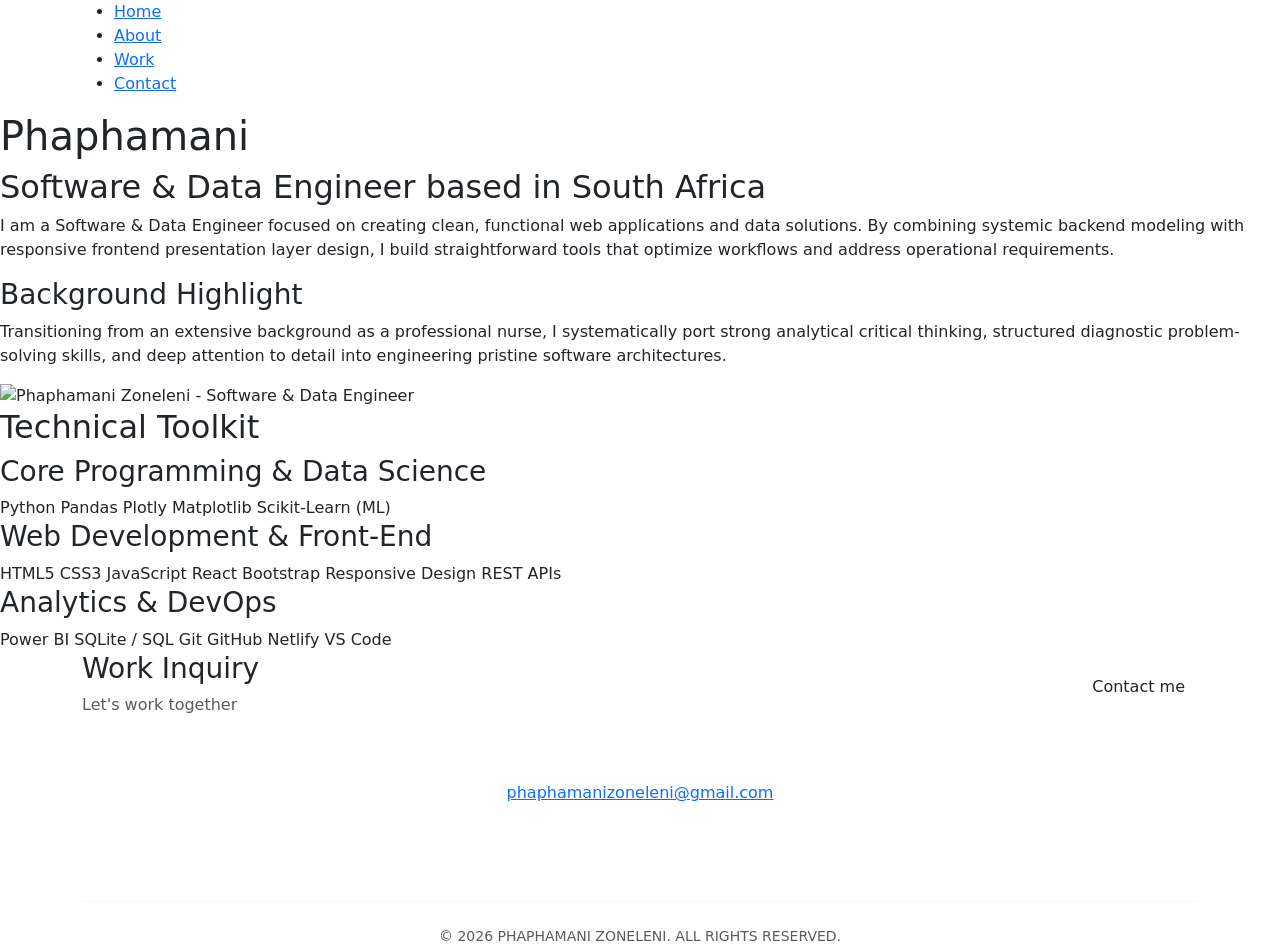
==== about.html @ 4f8f3970 "integrated copyright baseline" ====
<!DOCTYPE html>
<html lang="en">
<head>
    <meta charset="UTF-8">
    <meta name="viewport" content="width=device-width, initial-scale=1.0">
    <title>About Phaphamani | Software & Data Engineer</title>
 
    <link href="https://cdn.jsdelivr.net/npm/bootstrap@5.0.0-beta2/dist/css/bootstrap.min.css" rel="stylesheet" crossorigin="anonymous">
    <link rel="preconnect" href="https://fonts.gstatic.com">
    <link href="https://fonts.googleapis.com/css2?family=Playfair+Display:wght@700&family=Poppins:wght@500;700&display=swap" rel="stylesheet">
    <link rel="stylesheet" href="styles/portfolio.css">
    <script src="https://cdn.jsdelivr.net/npm/bootstrap@5.0.0-beta2/dist/js/bootstrap.bundle.min.js" crossorigin="anonymous"></script>
    <script src="https://kit.fontawesome.com/ddc3ee268a.js" crossorigin="anonymous"></script>
</head>
<body>
    <div class="container"> 
      <nav class="d-flex justify-content-between"> 
        <ul> 
          <li><a href="index.html">Home</a></li> 
          <li class="active"><a href="about.html">About</a></li> 
          <li><a href="work.html">Work</a></li> 
          <li><a href="contact.html">Contact</a></li> 
        </ul> 
      </nav> 
    </div>

    <div class="content-container">
        <div class="hero-grid">
            <div class="hero-text">
                <h1 class="hero-title">Phaphamani</h1>
                <h2 class="hero-subtitle">Software & Data Engineer based in South Africa</h2>
                <p>
                    I am a Software & Data Engineer focused on creating clean, functional web applications and data solutions. By combining systemic backend modeling with responsive frontend presentation layer design, I build straightforward tools that optimize workflows and address operational requirements.
                </p>
                <div class="fun-fact">
                    <h3>Background Highlight</h3>
                    <p>
                        Transitioning from an extensive background as a professional nurse, I systematically port strong analytical critical thinking, structured diagnostic problem-solving skills, and deep attention to detail into engineering pristine software architectures.
                    </p>
                </div>
            </div>

            <div class="hero-image-container">
                <img src="pictures/phaphamani_headshot.jpg" 
                     alt="Phaphamani Zoneleni - Software & Data Engineer" 
                     class="hero-image" 
                     width="400" 
                     height="400" 
                     loading="lazy">
            </div>
        </div>

        <div class="stack-section">
            <h2 class="section-title">Technical Toolkit</h2>
            <div class="toolkit-grid">
                <div class="toolkit-group">
                    <h3>Core Programming & Data Science</h3>
                    <div class="icon-list">
                        <span class="text-skill">Python</span>
                        <span class="text-skill">Pandas</span>
                        <span class="text-skill">Plotly</span>
                        <span class="text-skill">Matplotlib</span>
                        <span class="text-skill">Scikit-Learn (ML)</span>
                    </div>
                </div>

                <div class="toolkit-group">
                    <h3>Web Development & Front-End</h3>
                    <div class="icon-list">
                        <span class="text-skill">HTML5</span>
                        <span class="text-skill">CSS3</span>
                        <span class="text-skill">JavaScript</span>
                        <span class="text-skill">React</span>
                        <span class="text-skill">Bootstrap</span>
                        <span class="text-skill">Responsive Design</span>
                        <span class="text-skill">REST APIs</span>
                    </div>
                </div>

                <div class="toolkit-group">
                    <h3>Analytics & DevOps</h3>
                    <div class="icon-list">
                        <span class="text-skill">Power BI</span>
                        <span class="text-skill">SQLite / SQL</span>
                        <span class="text-skill">Git</span>
                        <span class="text-skill">GitHub</span>
                        <span class="text-skill">Netlify</span>
                        <span class="text-skill">VS Code</span>
                    </div>
                </div>
            </div>
        </div>
    </div>

    <div class="container">
      <footer>
        <div class="contact-box justify-content-between mb-5 d-none d-md-flex">
          <div>
            <h3>Work Inquiry</h3>
            <p class="text-muted">Let's work together</p>
          </div>
          <div>
            <a href="contact.html" class="btn btn-branding mt-3" title="Contact Phaphamani">Contact me</a>
          </div>
        </div>
        <div class="d-flex justify-content-center mb-5">
          <a href="mailto:phaphamanizoneleni@gmail.com" class="email-link" title="Email Phaphamani">phaphamanizoneleni@gmail.com</a>
        </div>
        <div class="social-links d-flex justify-content-center">
          <a href="https://github.com/Wallflower65" target="_blank" title="GitHub Profile"><i class="fab fa-github"></i></a>
          <a href="https://www.linkedin.com/in/phaphamani-zoneleni-28181a20b" target="_blank" title="LinkedIn Profile"><i class="fab fa-linkedin"></i></a>
        </div>
        <div class="text-center mt-5 pt-4 border-top border-light text-muted small tracking-widest text-uppercase">
          © <script>document.write(new Date().getFullYear())</script> PHAPHAMANI ZONELENI. ALL RIGHTS RESERVED.
        </div>
      </footer>
    </div>
  </body>
</html>
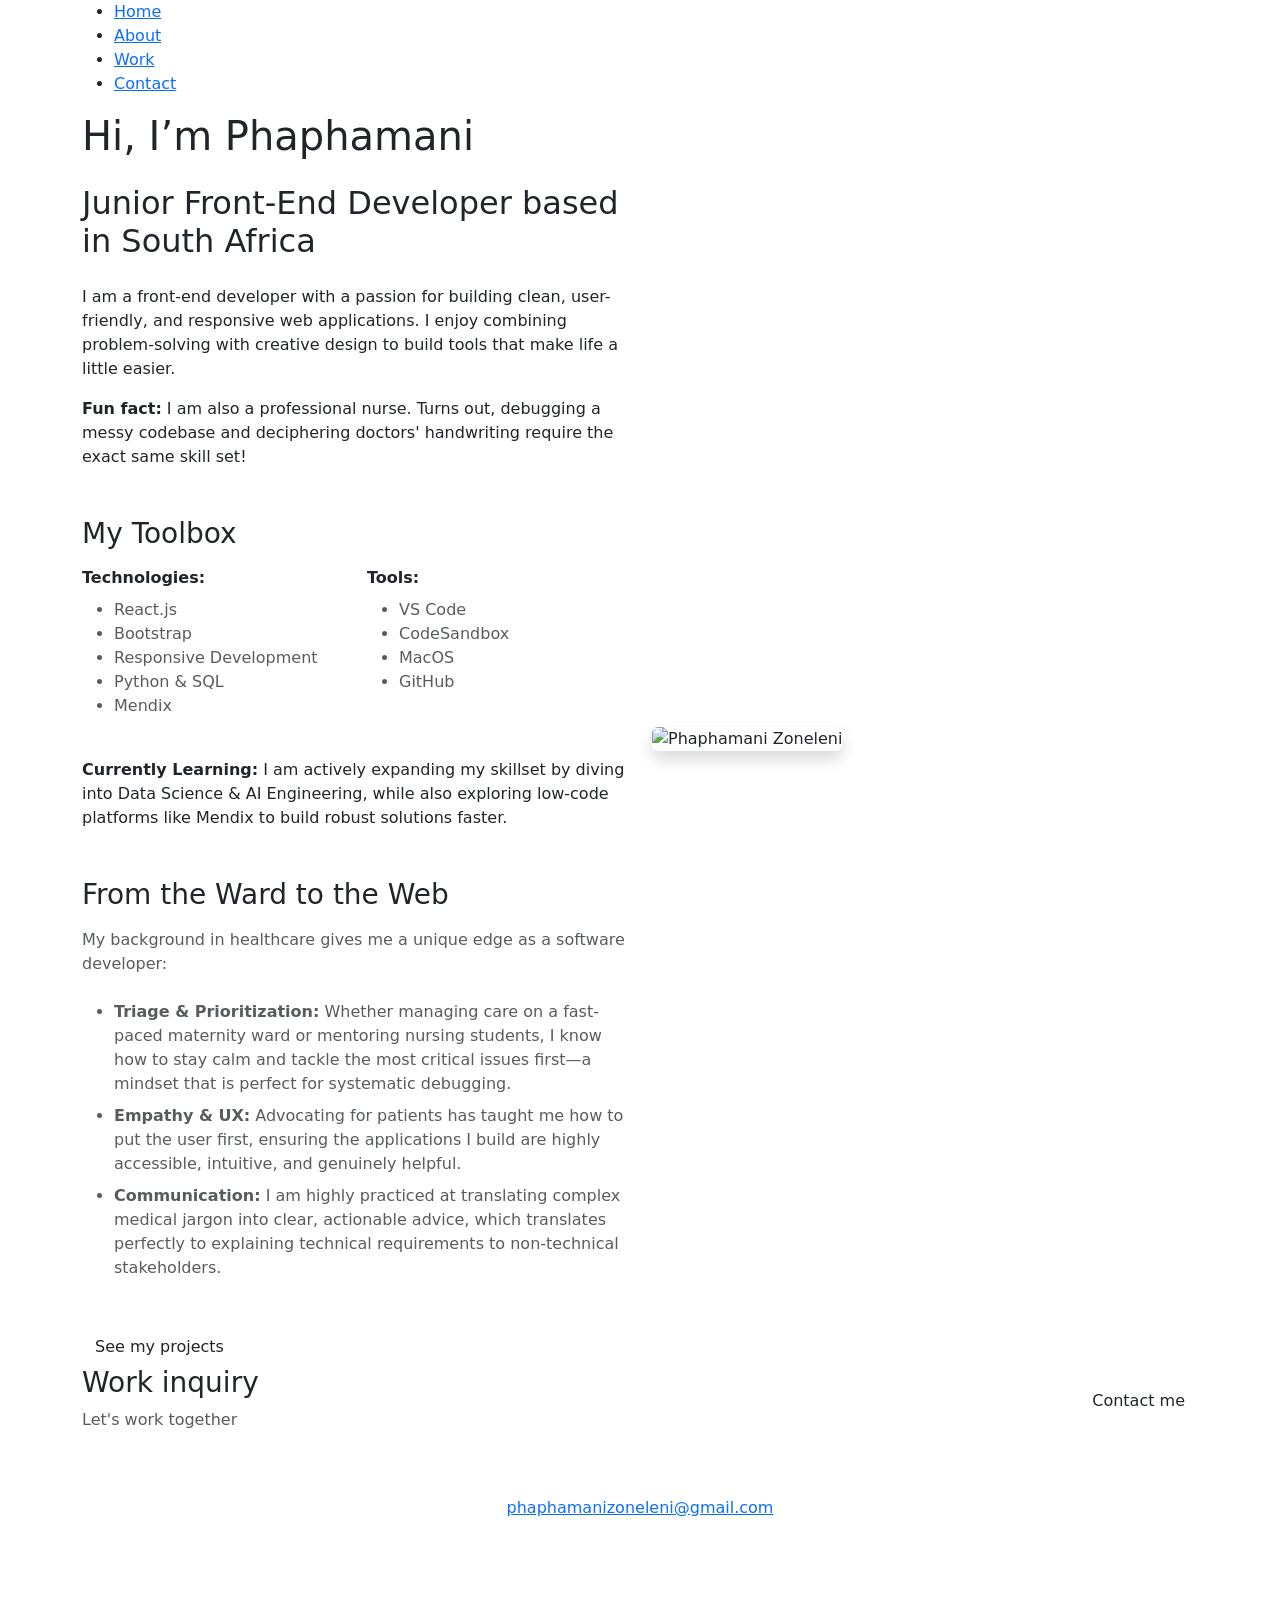
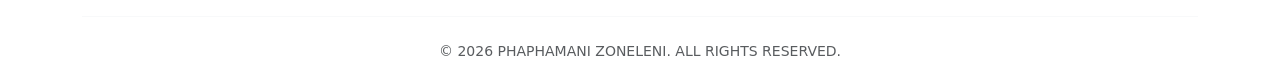
==== commit 80fde34d: "integrated copyright baseline" ====
--- a/about.html
+++ b/about.html
@@ -1,119 +1,154 @@
 <!DOCTYPE html>
 <html lang="en">
-<head>
-    <meta charset="UTF-8">
-    <meta name="viewport" content="width=device-width, initial-scale=1.0">
-    <title>About Phaphamani | Software & Data Engineer</title>
- 
-    <link href="https://cdn.jsdelivr.net/npm/bootstrap@5.0.0-beta2/dist/css/bootstrap.min.css" rel="stylesheet" crossorigin="anonymous">
-    <link rel="preconnect" href="https://fonts.gstatic.com">
-    <link href="https://fonts.googleapis.com/css2?family=Playfair+Display:wght@700&family=Poppins:wght@500;700&display=swap" rel="stylesheet">
-    <link rel="stylesheet" href="styles/portfolio.css">
-    <script src="https://cdn.jsdelivr.net/npm/bootstrap@5.0.0-beta2/dist/js/bootstrap.bundle.min.js" crossorigin="anonymous"></script>
-    <script src="https://kit.fontawesome.com/ddc3ee268a.js" crossorigin="anonymous"></script>
-</head>
-<body>
-    <div class="container"> 
-      <nav class="d-flex justify-content-between"> 
-        <ul> 
-          <li><a href="index.html">Home</a></li> 
-          <li class="active"><a href="about.html">About</a></li> 
-          <li><a href="work.html">Work</a></li> 
-          <li><a href="contact.html">Contact</a></li> 
-        </ul> 
-      </nav> 
+  <head>
+    <meta charset="UTF-8" />
+    <meta http-equiv="X-UA-Compatible" content="IE=edge" />
+    <meta name="viewport" content="width=device-width, initial-scale=1.0" />
+    <title>About - Phaphamani Zoneleni</title>
+
+    <link
+      href="https://cdn.jsdelivr.net/npm/bootstrap@5.0.0-beta2/dist/css/bootstrap.min.css"
+      rel="stylesheet"
+      integrity="sha384-BmbxuPwQa2lc/FVzBcNJ7UAyJxM6wuqIj61tLrc4wSX0szH/Ev+nYRRuWlolflfl"
+      crossorigin="anonymous"
+    />
+    <link rel="preconnect" href="https://fonts.gstatic.com" />
+    <link
+      href="https://fonts.googleapis.com/css2?family=Playfair+Display:wght@700&family=Poppins:wght@500;700&display=swap"
+      rel="stylesheet"
+    />
+    <link rel="stylesheet" href="styles/portfolio.css" />
+
+    <script
+      src="https://cdn.jsdelivr.net/npm/bootstrap@5.0.0-beta2/dist/js/bootstrap.bundle.min.js"
+      integrity="sha384-b5kHyXgcpbZJO/tY9Ul7kGkf1S0CWuKcCD38l8YkeH8z8QjE0GmW1gYU5S9FOnJ0"
+      crossorigin="anonymous"
+    ></script>
+    <script
+      src="https://kit.fontawesome.com/ddc3ee268a.js"
+      crossorigin="anonymous"
+    ></script>
+  </head>
+  <body>
+    <div class="container">
+      <nav class="d-flex justify-content-between">
+        <ul>
+          <li>
+            <a href="/" title="Homepage"> Home</a>
+          </li>
+          <li class="active">
+            <a href="/about.html" title="About Phaphamani"> About</a>
+          </li>
+          <li>
+            <a href="/work.html" title="Phaphamani's work"> Work</a>
+          </li>
+          <li>
+            <a href="/contact.html" title="Contact Phaphamani"> Contact</a>
+          </li>
+        </ul>
+      </nav>
     </div>
-
-    <div class="content-container">
-        <div class="hero-grid">
-            <div class="hero-text">
-                <h1 class="hero-title">Phaphamani</h1>
-                <h2 class="hero-subtitle">Software & Data Engineer based in South Africa</h2>
-                <p>
-                    I am a Software & Data Engineer focused on creating clean, functional web applications and data solutions. By combining systemic backend modeling with responsive frontend presentation layer design, I build straightforward tools that optimize workflows and address operational requirements.
-                </p>
-                <div class="fun-fact">
-                    <h3>Background Highlight</h3>
-                    <p>
-                        Transitioning from an extensive background as a professional nurse, I systematically port strong analytical critical thinking, structured diagnostic problem-solving skills, and deep attention to detail into engineering pristine software architectures.
-                    </p>
-                </div>
+    <div class="content-container container">
+      <div class="row align-items-center">
+        <div class="col-lg-6">
+          <div class="content">
+            <h1 class="mb-4">Hi, I’m Phaphamani</h1>
+            <h2 class="mb-4">Junior Front-End Developer based in South Africa</h2>
+            <p>
+              I am a front-end developer with a passion for building clean, user-friendly, and responsive web applications. I enjoy combining problem-solving with creative design to build tools that make life a little easier.
+            </p>
+            <p class="mb-4">
+              <strong>Fun fact:</strong> I am also a professional nurse. Turns out, debugging a messy codebase and deciphering doctors' handwriting require the exact same skill set!
+            </p>
+            
+            <h3 class="mt-5 mb-3">My Toolbox</h3>
+            <div class="row mb-4">
+              <div class="col-6">
+                <strong>Technologies:</strong>
+                <ul class="text-muted mt-2">
+                  <li>React.js</li>
+                  <li>Bootstrap</li>
+                  <li>Responsive Development</li>
+                  <li>Python & SQL</li>
+                  <li>Mendix</li>
+                </ul>
+              </div>
+              <div class="col-6">
+                <strong>Tools:</strong>
+                <ul class="text-muted mt-2">
+                  <li>VS Code</li>
+                  <li>CodeSandbox</li>
+                  <li>MacOS</li>
+                  <li>GitHub</li>
+                </ul>
+              </div>
             </div>
 
-            <div class="hero-image-container">
-                <img src="pictures/phaphamani_headshot.jpg" 
-                     alt="Phaphamani Zoneleni - Software & Data Engineer" 
-                     class="hero-image" 
-                     width="400" 
-                     height="400" 
-                     loading="lazy">
-            </div>
-        </div>
+            <p class="mb-4">
+              <strong>Currently Learning:</strong> I am actively expanding my skillset by diving into Data Science & AI Engineering, while also exploring low-code platforms like Mendix to build robust solutions faster.
+            </p>
 
-        <div class="stack-section">
-            <h2 class="section-title">Technical Toolkit</h2>
-            <div class="toolkit-grid">
-                <div class="toolkit-group">
-                    <h3>Core Programming & Data Science</h3>
-                    <div class="icon-list">
-                        <span class="text-skill">Python</span>
-                        <span class="text-skill">Pandas</span>
-                        <span class="text-skill">Plotly</span>
-                        <span class="text-skill">Matplotlib</span>
-                        <span class="text-skill">Scikit-Learn (ML)</span>
-                    </div>
-                </div>
+            <h3 class="mt-5 mb-3">From the Ward to the Web</h3>
+            <p class="text-muted mb-4">My background in healthcare gives me a unique edge as a software developer:</p>
+            <ul class="text-muted mb-5">
+              <li class="mb-2"><strong>Triage & Prioritization:</strong> Whether managing care on a fast-paced maternity ward or mentoring nursing students, I know how to stay calm and tackle the most critical issues first—a mindset that is perfect for systematic debugging.</li>
+              <li class="mb-2"><strong>Empathy & UX:</strong> Advocating for patients has taught me how to put the user first, ensuring the applications I build are highly accessible, intuitive, and genuinely helpful.</li>
+              <li><strong>Communication:</strong> I am highly practiced at translating complex medical jargon into clear, actionable advice, which translates perfectly to explaining technical requirements to non-technical stakeholders.</li>
+            </ul>
 
-                <div class="toolkit-group">
-                    <h3>Web Development & Front-End</h3>
-                    <div class="icon-list">
-                        <span class="text-skill">HTML5</span>
-                        <span class="text-skill">CSS3</span>
-                        <span class="text-skill">JavaScript</span>
-                        <span class="text-skill">React</span>
-                        <span class="text-skill">Bootstrap</span>
-                        <span class="text-skill">Responsive Design</span>
-                        <span class="text-skill">REST APIs</span>
-                    </div>
-                </div>
-
-                <div class="toolkit-group">
-                    <h3>Analytics & DevOps</h3>
-                    <div class="icon-list">
-                        <span class="text-skill">Power BI</span>
-                        <span class="text-skill">SQLite / SQL</span>
-                        <span class="text-skill">Git</span>
-                        <span class="text-skill">GitHub</span>
-                        <span class="text-skill">Netlify</span>
-                        <span class="text-skill">VS Code</span>
-                    </div>
-                </div>
-            </div>
-        </div>
-    </div>
-
-    <div class="container">
-      <footer>
-        <div class="contact-box justify-content-between mb-5 d-none d-md-flex">
-          <div>
-            <h3>Work Inquiry</h3>
-            <p class="text-muted">Let's work together</p>
-          </div>
-          <div>
-            <a href="contact.html" class="btn btn-branding mt-3" title="Contact Phaphamani">Contact me</a>
+            <a href="/work.html" class="btn btn-branding">See my projects</a>
           </div>
         </div>
-        <div class="d-flex justify-content-center mb-5">
-          <a href="mailto:phaphamanizoneleni@gmail.com" class="email-link" title="Email Phaphamani">phaphamanizoneleni@gmail.com</a>
+        <div class="col-lg-6 mt-4 mt-lg-0">
+          <img src="pictures/phaphamani_headshot.jpg" alt="Phaphamani Zoneleni" class="img-fluid rounded shadow" />
         </div>
-        <div class="social-links d-flex justify-content-center">
-          <a href="https://github.com/Wallflower65" target="_blank" title="GitHub Profile"><i class="fab fa-github"></i></a>
-          <a href="https://www.linkedin.com/in/phaphamani-zoneleni-28181a20b" target="_blank" title="LinkedIn Profile"><i class="fab fa-linkedin"></i></a>
+      </div>
+    </div>
+    
+    <footer class="container">
+      <div class="contact-box justify-content-between mb-5 d-none d-md-flex">
+        <div>
+          <h3>Work inquiry</h3>
+          <p class="text-muted">Let's work together</p>
         </div>
-        <div class="text-center mt-5 pt-4 border-top border-light text-muted small tracking-widest text-uppercase">
+        <div>
+          <a
+            href="/contact.html"
+            class="btn btn-branding mt-3"
+            title="Contact Phaphamani"
+          >
+            Contact me
+          </a>
+        </div>
+      </div>
+      <div class="d-flex justify-content-center mb-5">
+        <a
+          href="mailto:phaphamanizoneleni@gmail.com"
+          class="email-link"
+          title="Email Phaphamani"
+        >
+          phaphamanizoneleni@gmail.com
+        </a>
+      </div>
+      <div class="social-links d-flex justify-content-center">
+        <a
+          href="https://github.com/Wallflower65"
+          target="_blank"
+          title="GitHub Profile"
+        >
+          <i class="fab fa-github"></i>
+        </a>
+        <a
+          href="https://www.linkedin.com/in/phaphamani-zoneleni-28181a20b"
+          target="_blank"
+          title="LinkedIn Profile"
+        >
+          <i class="fab fa-linkedin"></i>
+        </a>
+      </div>
+<div class="text-center mt-5 pt-4 border-top border-light text-muted small tracking-widest text-uppercase">
           © <script>document.write(new Date().getFullYear())</script> PHAPHAMANI ZONELENI. ALL RIGHTS RESERVED.
         </div>
-      </footer>
-    </div>
+    </footer>
   </body>
 </html>
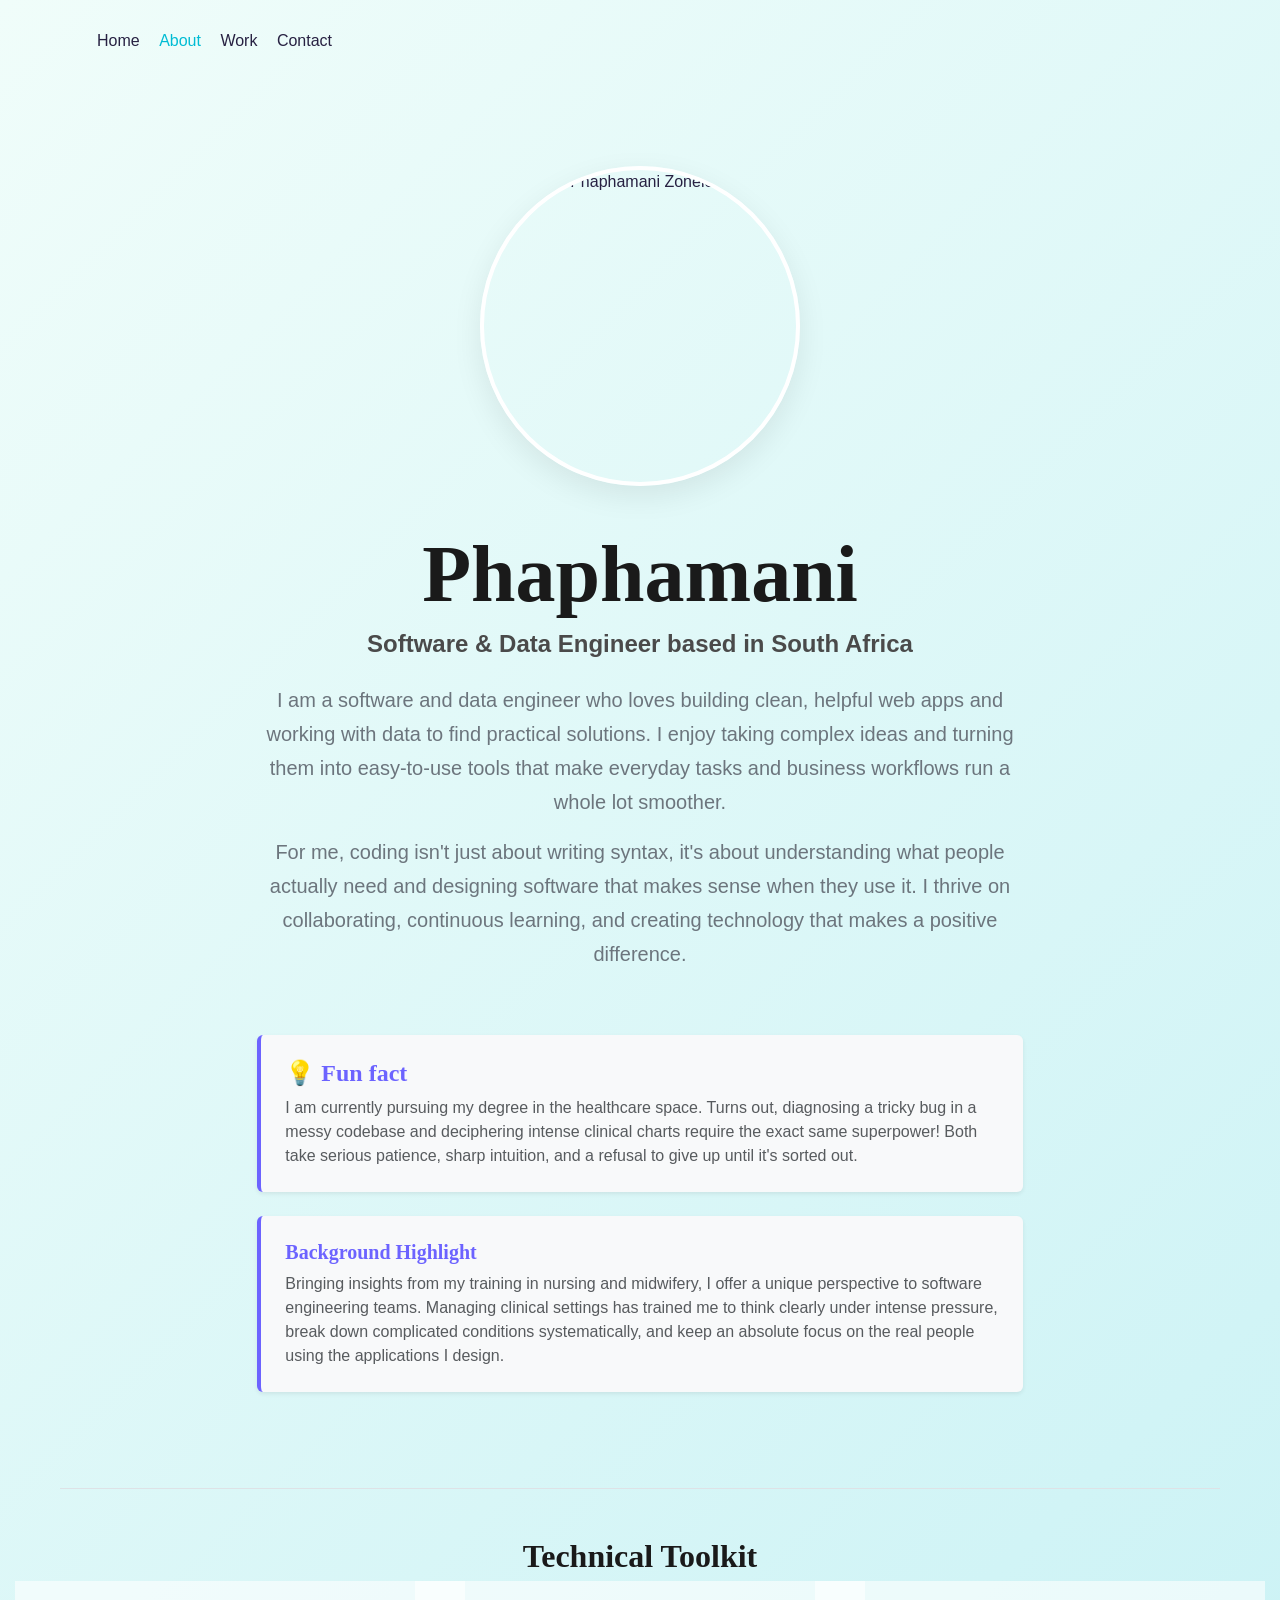
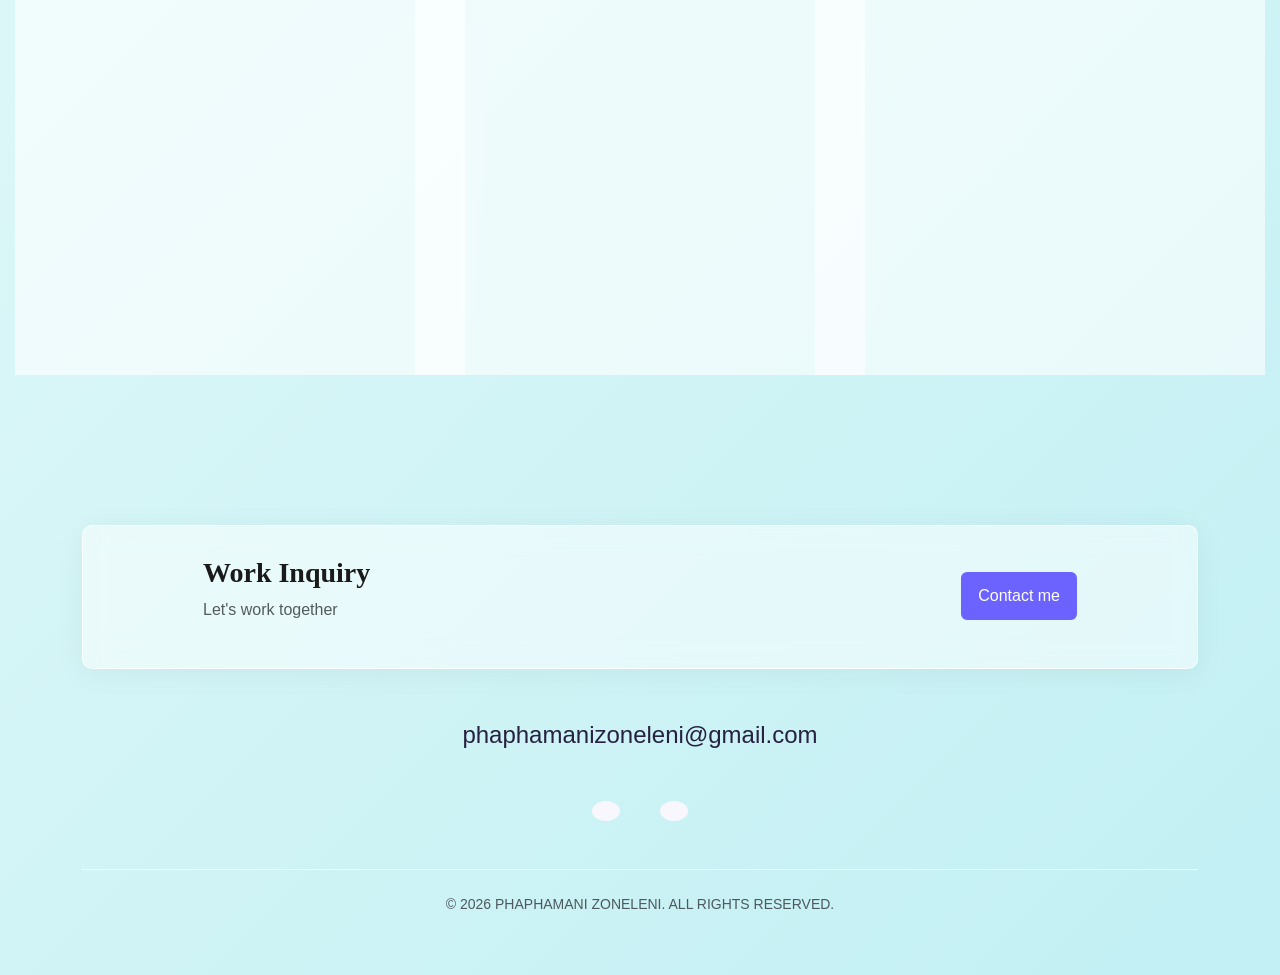
==== commit 15672647: "Updated my project descriptions" ====
--- a/about.html
+++ b/about.html
@@ -1,154 +1,161 @@
 <!DOCTYPE html>
 <html lang="en">
-  <head>
-    <meta charset="UTF-8" />
-    <meta http-equiv="X-UA-Compatible" content="IE=edge" />
-    <meta name="viewport" content="width=device-width, initial-scale=1.0" />
-    <title>About - Phaphamani Zoneleni</title>
+<head>
+    <meta charset="UTF-8">
+    <meta name="viewport" content="width=device-width, initial-scale=1.0">
+    <title>About Phaphamani | Software & Data Engineer</title>
+ 
+    <link href="https://cdn.jsdelivr.net/npm/bootstrap@5.0.0-beta2/dist/css/bootstrap.min.css" rel="stylesheet" crossorigin="anonymous">
+    <link rel="preconnect" href="https://fonts.gstatic.com">
+    <link href="https://fonts.googleapis.com/css2?family=Playfair+Display:wght@700&family=Poppins:wght@500;700&display=swap" rel="stylesheet">
+    <link rel="stylesheet" href="styles/portfolio.css">
+    <script src="https://cdn.jsdelivr.net/npm/bootstrap@5.0.0-beta2/dist/js/bootstrap.bundle.min.js" crossorigin="anonymous"></script>
+    <script src="https://kit.fontawesome.com/ddc3ee268a.js" crossorigin="anonymous"></script>
 
-    <link
-      href="https://cdn.jsdelivr.net/npm/bootstrap@5.0.0-beta2/dist/css/bootstrap.min.css"
-      rel="stylesheet"
-      integrity="sha384-BmbxuPwQa2lc/FVzBcNJ7UAyJxM6wuqIj61tLrc4wSX0szH/Ev+nYRRuWlolflfl"
-      crossorigin="anonymous"
-    />
-    <link rel="preconnect" href="https://fonts.gstatic.com" />
-    <link
-      href="https://fonts.googleapis.com/css2?family=Playfair+Display:wght@700&family=Poppins:wght@500;700&display=swap"
-      rel="stylesheet"
-    />
-    <link rel="stylesheet" href="styles/portfolio.css" />
+</head>
+<body>
+    <div class="container"> 
+      <nav class="d-flex justify-content-between"> 
+        <ul> 
+          <li><a href="index.html">Home</a></li> 
+          <li class="active"><a href="about.html">About</a></li> 
+          <li><a href="work.html">Work</a></li> 
+          <li><a href="contact.html">Contact</a></li> 
+        </ul> 
+      </nav> 
+    </div>
 
-    <script
-      src="https://cdn.jsdelivr.net/npm/bootstrap@5.0.0-beta2/dist/js/bootstrap.bundle.min.js"
-      integrity="sha384-b5kHyXgcpbZJO/tY9Ul7kGkf1S0CWuKcCD38l8YkeH8z8QjE0GmW1gYU5S9FOnJ0"
-      crossorigin="anonymous"
-    ></script>
-    <script
-      src="https://kit.fontawesome.com/ddc3ee268a.js"
-      crossorigin="anonymous"
-    ></script>
-  </head>
-  <body>
-    <div class="container">
-      <nav class="d-flex justify-content-between">
-        <ul>
-          <li>
-            <a href="/" title="Homepage"> Home</a>
-          </li>
-          <li class="active">
-            <a href="/about.html" title="About Phaphamani"> About</a>
-          </li>
-          <li>
-            <a href="/work.html" title="Phaphamani's work"> Work</a>
-          </li>
-          <li>
-            <a href="/contact.html" title="Contact Phaphamani"> Contact</a>
-          </li>
-        </ul>
-      </nav>
+    <div class="content-container container">
+     
+        <div class="text-center mt-4 mb-2 animate-on-scroll delay-1">
+            <img src="pictures/phaphamani_headshot.jpg" 
+                 alt="Phaphamani Zoneleni" 
+                 class="about-image-circle">
+        </div>
+
+        <div class="row justify-content-center">
+            <div class="col-lg-9 text-center mb-5 animate-on-scroll delay-2">
+                <h1 class="hero-title mb-2">Phaphamani</h1>
+                <h2 class="hero-subtitle mb-4">Software & Data Engineer based in South Africa</h2>
+                
+                <p class="fs-5 text-secondary mx-auto" style="max-width: 760px; line-height: 1.7;">
+                    I am a software and data engineer who loves building clean, helpful web apps and working with data to find practical solutions. I enjoy taking complex ideas and turning them into easy-to-use tools that make everyday tasks and business workflows run a whole lot smoother.
+                </p>
+                <p class="fs-5 text-secondary mx-auto mt-3" style="max-width: 760px; line-height: 1.7;">
+                    For me, coding isn't just about writing syntax, it's about understanding what people actually need and designing software that makes sense when they use it. I thrive on collaborating, continuous learning, and creating technology that makes a positive difference.
+                </p>
+            </div>
+        </div>
+
+        <div class="row justify-content-center mb-5">
+            <div class="col-lg-8 space-y-4">
+
+                <div class="fun-fact p-4 bg-light rounded shadow-sm mb-4 animate-on-scroll delay-3">
+                    <h3 class="fs-4 mb-2">💡 Fun fact</h3>
+                    <p class="mb-0 text-muted">
+                        I am currently pursuing my degree in the healthcare space. Turns out, diagnosing a tricky bug in a messy codebase and deciphering intense clinical charts require the exact same superpower! Both take serious patience, sharp intuition, and a refusal to give up until it's sorted out.
+                    </p>
+                </div>
+
+                <div class="fun-fact p-4 bg-light rounded shadow-sm mb-5 animate-on-scroll" style="animation-delay: 0.4s;">
+                    <h3>Background Highlight</h3>
+                    <p class="mb-0 text-muted">
+                        Bringing insights from my training in nursing and midwifery, I offer a unique perspective to software engineering teams. Managing clinical settings has trained me to think clearly under intense pressure, break down complicated conditions systematically, and keep an absolute focus on the real people using the applications I design.
+                    </p>
+                </div>
+                
+            </div>
+        </div>
+
+        <div class="stack-section pt-5 border-top animate-on-scroll" style="animation-delay: 0.5s;">
+            <h2 class="section-title text-center mb-5">Technical Toolkit</h2>
+            <div class="toolkit-grid">
+                <div class="toolkit-group">
+                    <h3>Core Programming & Data Science</h3>
+                    <div class="icon-list">
+                        <span class="text-skill">Python</span>
+                        <span class="text-skill">Pandas</span>
+                        <span class="text-skill">Plotly</span>
+                        <span class="text-skill">Matplotlib</span>
+                        <span class="text-skill">Scikit-Learn (ML)</span>
+                    </div>
+                </div>
+
+                <div class="toolkit-group">
+                    <h3>Web Development & Front-End</h3>
+                    <div class="icon-list">
+                        <span class="text-skill">HTML5</span>
+                        <span class="text-skill">CSS3</span>
+                        <span class="text-skill">JavaScript</span>
+                        <span class="text-skill">React</span>
+                        <span class="text-skill">Bootstrap</span>
+                        <span class="text-skill">Responsive Design</span>
+                        <span class="text-skill">REST APIs</span>
+                    </div>
+                </div>
+
+                <div class="toolkit-group">
+                    <h3>Analytics & DevOps</h3>
+                    <div class="icon-list">
+                        <span class="text-skill">Power BI</span>
+                        <span class="text-skill">SQLite / SQL</span>
+                        <span class="text-skill">Git</span>
+                        <span class="text-skill">GitHub</span>
+                        <span class="text-skill">Netlify</span>
+                        <span class="text-skill">VS Code</span>
+                    </div>
+                </div>
+            </div>
+        </div>
     </div>
-    <div class="content-container container">
-      <div class="row align-items-center">
-        <div class="col-lg-6">
-          <div class="content">
-            <h1 class="mb-4">Hi, I’m Phaphamani</h1>
-            <h2 class="mb-4">Junior Front-End Developer based in South Africa</h2>
-            <p>
-              I am a front-end developer with a passion for building clean, user-friendly, and responsive web applications. I enjoy combining problem-solving with creative design to build tools that make life a little easier.
-            </p>
-            <p class="mb-4">
-              <strong>Fun fact:</strong> I am also a professional nurse. Turns out, debugging a messy codebase and deciphering doctors' handwriting require the exact same skill set!
-            </p>
-            
-            <h3 class="mt-5 mb-3">My Toolbox</h3>
-            <div class="row mb-4">
-              <div class="col-6">
-                <strong>Technologies:</strong>
-                <ul class="text-muted mt-2">
-                  <li>React.js</li>
-                  <li>Bootstrap</li>
-                  <li>Responsive Development</li>
-                  <li>Python & SQL</li>
-                  <li>Mendix</li>
-                </ul>
-              </div>
-              <div class="col-6">
-                <strong>Tools:</strong>
-                <ul class="text-muted mt-2">
-                  <li>VS Code</li>
-                  <li>CodeSandbox</li>
-                  <li>MacOS</li>
-                  <li>GitHub</li>
-                </ul>
-              </div>
-            </div>
 
-            <p class="mb-4">
-              <strong>Currently Learning:</strong> I am actively expanding my skillset by diving into Data Science & AI Engineering, while also exploring low-code platforms like Mendix to build robust solutions faster.
-            </p>
-
-            <h3 class="mt-5 mb-3">From the Ward to the Web</h3>
-            <p class="text-muted mb-4">My background in healthcare gives me a unique edge as a software developer:</p>
-            <ul class="text-muted mb-5">
-              <li class="mb-2"><strong>Triage & Prioritization:</strong> Whether managing care on a fast-paced maternity ward or mentoring nursing students, I know how to stay calm and tackle the most critical issues first—a mindset that is perfect for systematic debugging.</li>
-              <li class="mb-2"><strong>Empathy & UX:</strong> Advocating for patients has taught me how to put the user first, ensuring the applications I build are highly accessible, intuitive, and genuinely helpful.</li>
-              <li><strong>Communication:</strong> I am highly practiced at translating complex medical jargon into clear, actionable advice, which translates perfectly to explaining technical requirements to non-technical stakeholders.</li>
-            </ul>
-
-            <a href="/work.html" class="btn btn-branding">See my projects</a>
+    <div class="container mt-5">
+      <footer>
+        <div class="contact-box justify-content-between mb-5 d-none d-md-flex">
+          <div>
+            <h3>Work Inquiry</h3>
+            <p class="text-muted">Let's work together</p>
+          </div>
+          <div>
+            <a href="contact.html" class="btn btn-branding mt-3" title="Contact Phaphamani">Contact me</a>
           </div>
         </div>
-        <div class="col-lg-6 mt-4 mt-lg-0">
-          <img src="pictures/phaphamani_headshot.jpg" alt="Phaphamani Zoneleni" class="img-fluid rounded shadow" />
+        <div class="d-flex justify-content-center mb-5">
+          <a href="mailto:phaphamanizoneleni@gmail.com" class="email-link" title="Email Phaphamani">phaphamanizoneleni@gmail.com</a>
         </div>
-      </div>
-    </div>
-    
-    <footer class="container">
-      <div class="contact-box justify-content-between mb-5 d-none d-md-flex">
-        <div>
-          <h3>Work inquiry</h3>
-          <p class="text-muted">Let's work together</p>
+        <div class="social-links d-flex justify-content-center">
+          <a href="https://github.com/Wallflower65" target="_blank" title="GitHub Profile"><i class="fab fa-github"></i></a>
+          <a href="https://www.linkedin.com/in/phaphamani-zoneleni-28181a20b" target="_blank" title="LinkedIn Profile"><i class="fab fa-linkedin"></i></a>
         </div>
-        <div>
-          <a
-            href="/contact.html"
-            class="btn btn-branding mt-3"
-            title="Contact Phaphamani"
-          >
-            Contact me
-          </a>
-        </div>
-      </div>
-      <div class="d-flex justify-content-center mb-5">
-        <a
-          href="mailto:phaphamanizoneleni@gmail.com"
-          class="email-link"
-          title="Email Phaphamani"
-        >
-          phaphamanizoneleni@gmail.com
-        </a>
-      </div>
-      <div class="social-links d-flex justify-content-center">
-        <a
-          href="https://github.com/Wallflower65"
-          target="_blank"
-          title="GitHub Profile"
-        >
-          <i class="fab fa-github"></i>
-        </a>
-        <a
-          href="https://www.linkedin.com/in/phaphamani-zoneleni-28181a20b"
-          target="_blank"
-          title="LinkedIn Profile"
-        >
-          <i class="fab fa-linkedin"></i>
-        </a>
-      </div>
-<div class="text-center mt-5 pt-4 border-top border-light text-muted small tracking-widest text-uppercase">
+        <div class="text-center mt-5 pt-4 border-top border-light text-muted small tracking-widest text-uppercase">
           © <script>document.write(new Date().getFullYear())</script> PHAPHAMANI ZONELENI. ALL RIGHTS RESERVED.
         </div>
-    </footer>
-  </body>
+      </footer>
+    </div>
+
+    <script>
+        document.addEventListener('DOMContentLoaded', () => {
+            const observerOptions = {
+                root: null,
+                threshold: 0.12, 
+                rootMargin: "0px 0px -20px 0px"
+            };
+
+            const observer = new IntersectionObserver((entries) => {
+                entries.forEach(entry => {
+                    if (entry.isIntersecting) {
+                        entry.target.style.animationPlayState = 'running';
+                        observer.unobserve(entry.target);
+                    }
+                });
+            }, observerOptions);
+
+            const targets = document.querySelectorAll('.animate-on-scroll');
+            targets.forEach(el => {
+                el.style.animationPlayState = 'paused';
+                observer.observe(el);
+            });
+        });
+    </script>
+</body>
 </html>
--- a/styles/portfolio.css
+++ b/styles/portfolio.css
@@ -0,0 +1,461 @@
+html {
+    scroll-behavior: smooth;
+}
+
+:root {
+    --branding-color: #6c63ff;
+    --accent-color: #00bcd4;
+    --secondary-color: #f9f7fe;
+
+    --text-dark: #272142;
+    --text-heading: #1a1a1a;
+    --text-muted: #4a4a4a;
+
+    --heading-font-family: "Playfair Display", serif;
+    --default-font-family: "Poppins", sans-serif;
+}
+
+body {
+    font-family: var(--default-font-family);
+    color: var(--text-dark);
+    margin: 0;
+    background: linear-gradient(-45deg, #ffffff, #e0f7fa, #b2ebf2, #f0fdfa);
+    background-size: 400% 400%;
+    animation: gentleWaves 15s ease infinite;
+}
+
+@keyframes gentleWaves {
+    0% {
+        background-position: 0% 50%;
+    }
+
+    50% {
+        background-position: 100% 50%;
+    }
+
+    100% {
+        background-position: 0% 50%;
+    }
+}
+
+h1,
+h2,
+h3,
+h4,
+h5,
+h6 {
+    color: var(--text-heading);
+    font-family: var(--heading-font-family);
+    font-weight: bold;
+}
+
+nav {
+    padding: 20px 0;
+}
+
+nav ul {
+    padding: 0;
+    margin: 0;
+}
+
+nav li {
+    display: inline;
+    list-style: none;
+    line-height: 42px;
+    margin-left: 15px;
+}
+
+nav a {
+    text-decoration: none;
+    color: var(--text-dark);
+    transition: all 100ms ease-in-out;
+}
+
+nav a:hover,
+nav li.active a {
+    color: var(--accent-color);
+}
+
+footer {
+    margin: 60px 0;
+}
+
+footer .contact-box {
+    padding: 30px 120px;
+    border-radius: 10px;
+    background: rgba(255, 255, 255, 0.5);
+    backdrop-filter: blur(12px);
+    border: 1px solid rgba(255, 255, 255, 0.8);
+    box-shadow: 0 4px 30px rgba(0, 0, 0, 0.05);
+}
+
+footer .email-link {
+    text-decoration: none;
+    color: var(--text-dark);
+    font-size: 24px;
+    transition: color 100ms ease-in-out;
+}
+
+footer .email-link:hover {
+    color: var(--accent-color);
+}
+
+footer .social-links a {
+    margin: 0 20px;
+    color: var(--branding-color);
+    background: var(--secondary-color);
+    padding: 10px 14px;
+    border-radius: 50%;
+    font-size: 18px;
+    transition: all 100ms ease-in-out;
+}
+
+footer .social-links a:hover {
+    color: white;
+    background: var(--branding-color);
+}
+
+.btn-branding {
+    background: var(--branding-color);
+    border-radius: 6px;
+    color: white;
+    font-size: 16px;
+    padding: 12px 24px;
+    text-decoration: none;
+    transition: all 0.3s ease-in-out;
+    display: inline-block;
+    border: 2px solid var(--branding-color);
+}
+
+.btn-branding:hover {
+    transform: translateY(-3px);
+    box-shadow: 0 8px 20px rgba(108, 99, 255, 0.4);
+    color: white;
+}
+
+.btn-outline {
+    background: transparent;
+    border: 2px solid var(--branding-color);
+    color: var(--branding-color);
+    border-radius: 6px;
+    font-size: 16px;
+    padding: 12px 24px;
+    text-decoration: none;
+    transition: all 0.3s ease-in-out;
+    display: inline-block;
+}
+
+.btn-outline:hover {
+    background: var(--branding-color);
+    color: white;
+    transform: translateY(-3px);
+    box-shadow: 0 8px 20px rgba(108, 99, 255, 0.4);
+}
+
+.content-container {
+    max-width: 1200px;
+    margin: 0 auto;
+    padding: 60px 20px;
+}
+
+.hero-grid {
+    display: grid;
+    grid-template-columns: 1fr 1fr;
+    gap: 60px;
+    align-items: center;
+    margin-bottom: 100px;
+}
+
+.hero-title {
+    font-size: 80px;
+    margin-bottom: 0;
+    line-height: 1.2;
+}
+
+.hero-subtitle {
+    font-size: 24px;
+    color: var(--text-muted);
+    margin-bottom: 40px;
+    font-family: var(--default-font-family);
+}
+
+.hero-text p {
+    font-size: 18px;
+    line-height: 1.8;
+    margin-bottom: 30px;
+}
+
+.fun-fact {
+    background: rgba(108, 99, 255, 0.05);
+    padding: 20px;
+    border-radius: 8px;
+    border-left: 4px solid var(--branding-color);
+}
+
+.fun-fact h3 {
+    margin-top: 0;
+    color: var(--branding-color);
+    font-size: 20px;
+}
+
+.hero-image-container {
+    text-align: center;
+}
+
+.hero-image {
+    max-width: 100%;
+    height: auto;
+    border-radius: 50%;
+    aspect-ratio: 1 / 1;
+    object-fit: cover;
+    border: 8px solid rgba(255, 255, 255, 0.8);
+    box-shadow: 0 20px 40px rgba(0, 0, 0, 0.1);
+}
+
+.projects-grid,
+.toolkit-grid {
+    display: grid;
+    grid-template-columns: repeat(auto-fill, minmax(320px, 1fr));
+    gap: 40px;
+    margin-bottom: 80px;
+}
+
+.project-card,
+.toolkit-group {
+    background: rgba(255, 255, 255, 0.6);
+    backdrop-filter: blur(12px);
+    border: 1px solid rgba(255, 255, 255, 0.9);
+
+    border-radius: 16px;
+    padding: 25px;
+    box-shadow: 0 4px 30px rgba(0, 0, 0, 0.05);
+    transition: all 0.3s ease-in-out;
+    display: flex;
+    flex-direction: column;
+}
+
+.project-card:hover,
+.toolkit-group:hover {
+    transform: translateY(-10px);
+    box-shadow: 0 20px 40px rgba(108, 99, 255, 0.15);
+    border-color: rgba(108, 99, 255, 0.3);
+}
+
+.project-card img {
+    border-radius: 8px;
+    width: 100%;
+    height: 250px;
+    object-fit: cover;
+    margin-bottom: 20px;
+}
+
+.tech-tags {
+    display: flex;
+    flex-wrap: wrap;
+    gap: 10px;
+    margin-bottom: 25px;
+}
+
+.tech-tags span {
+    background: rgba(108, 99, 255, 0.1);
+    color: var(--branding-color);
+    padding: 5px 10px;
+    border-radius: 4px;
+    font-size: 12px;
+    font-weight: 600;
+}
+
+.project-links {
+    display: flex;
+    gap: 15px;
+    margin-top: auto;
+}
+
+.project-links .btn {
+    flex: 1;
+    text-align: center;
+    padding: 10px 15px;
+    margin-top: 0;
+}
+
+.toolkit-group h3 {
+    text-align: center;
+    color: var(--text-muted);
+    margin-bottom: 30px;
+    border-bottom: 2px solid rgba(255, 255, 255, 0.5);
+    padding-bottom: 10px;
+}
+
+.icon-list {
+    display: flex;
+    flex-wrap: wrap;
+    justify-content: center;
+    gap: 15px;
+    align-items: center;
+}
+
+.icon-list img {
+    height: 50px;
+    width: 50px;
+    object-fit: contain;
+}
+
+.text-skill {
+    background: rgba(255, 255, 255, 0.8);
+    padding: 8px 12px;
+    border-radius: 4px;
+    font-size: 14px;
+    font-weight: 500;
+}
+
+@media (max-width: 900px) {
+    .hero-grid {
+        grid-template-columns: 1fr;
+        text-align: center;
+        gap: 40px;
+    }
+
+    .hero-title {
+        font-size: 50px;
+    }
+
+    .hero-image-container {
+        order: -1;
+    }
+
+    .hero-image {
+        max-width: 250px;
+    }
+
+    footer .contact-box {
+        padding: 30px 20px;
+    }
+}
+
+.hero {
+    text-align: center;
+    padding: 80px 20px;
+    background: rgba(255, 255, 255, 0.5);
+    backdrop-filter: blur(12px);
+    border: 1px solid rgba(255, 255, 255, 0.8);
+    border-radius: 10px;
+    box-shadow: 0 4px 30px rgba(0, 0, 0, 0.05);
+    margin-top: 40px;
+    margin-bottom: 60px;
+}
+
+.hero p {
+    font-size: 36px;
+    font-weight: bold;
+    margin: 0;
+    color: var(--text-muted);
+}
+
+.hero h2 {
+    font-family: var(--heading-font-family);
+    font-weight: normal;
+    line-height: 1.5;
+    font-size: 24px;
+}
+
+.project-desciption {
+    padding: 120px 60px;
+}
+
+.btn-branding-outline {
+    color: var(--branding-color);
+    border: 1px solid var(--branding-color);
+    border-radius: 4px;
+    font-size: 18px;
+    line-height: 27px;
+    padding: 15px 30px;
+    text-decoration: none;
+    transition: all 0.2s ease;
+    display: inline-block;
+}
+
+.btn-branding-outline:hover {
+    background: var(--branding-color);
+    color: white;
+    transform: translateY(-3px);
+    box-shadow: 0 8px 20px rgba(108, 99, 255, 0.4);
+}
+
+@media (max-width: 900px) {
+    .project-desciption {
+        padding: 0;
+        text-align: center;
+        margin-top: 30px;
+    }
+}
+
+.btn-branding {
+    background-color: var(--branding-color) !important;
+    border: 2px solid var(--branding-color) !important;
+    color: white !important;
+    border-radius: 6px !important;
+    padding: 10px 15px !important;
+    text-decoration: none !important;
+    display: inline-block !important;
+}
+
+.btn-outline {
+    background-color: transparent !important;
+    border: 2px solid var(--branding-color) !important;
+    color: var(--branding-color) !important;
+    border-radius: 6px !important;
+    padding: 10px 15px !important;
+    text-decoration: none !important;
+    display: inline-block !important;
+}
+
+.projects-grid {
+    display: grid !important;
+    grid-template-columns: repeat(auto-fit, minmax(320px, 1fr)) !important;
+    gap: 40px !important;
+}
+
+/* About Page Custom Animations & Layouts */
+@keyframes fadeInUp {
+    from {
+        opacity: 0;
+        transform: translateY(40px);
+    }
+
+    to {
+        opacity: 1;
+        transform: translateY(0);
+    }
+}
+
+.animate-on-scroll {
+    animation: fadeInUp 0.8s cubic-bezier(0.16, 1, 0.3, 1) forwards;
+    opacity: 0;
+    /* Starts hidden until the animation runs */
+}
+
+/* Delay modifiers for sequential pop-in effects */
+.delay-1 {
+    animation-delay: 0.1s;
+}
+
+.delay-2 {
+    animation-delay: 0.2s;
+}
+
+.delay-3 {
+    animation-delay: 0.3s;
+}
+
+.about-image-circle {
+    width: 320px;
+    height: 320px;
+    border-radius: 50%;
+    object-fit: cover;
+    border: 4px solid #fff;
+    box-shadow: 0 10px 30px rgba(0, 0, 0, 0.08);
+    margin-bottom: 2.5rem;
+    display: block;
+    margin-left: auto;
+    margin-right: auto;
+}
